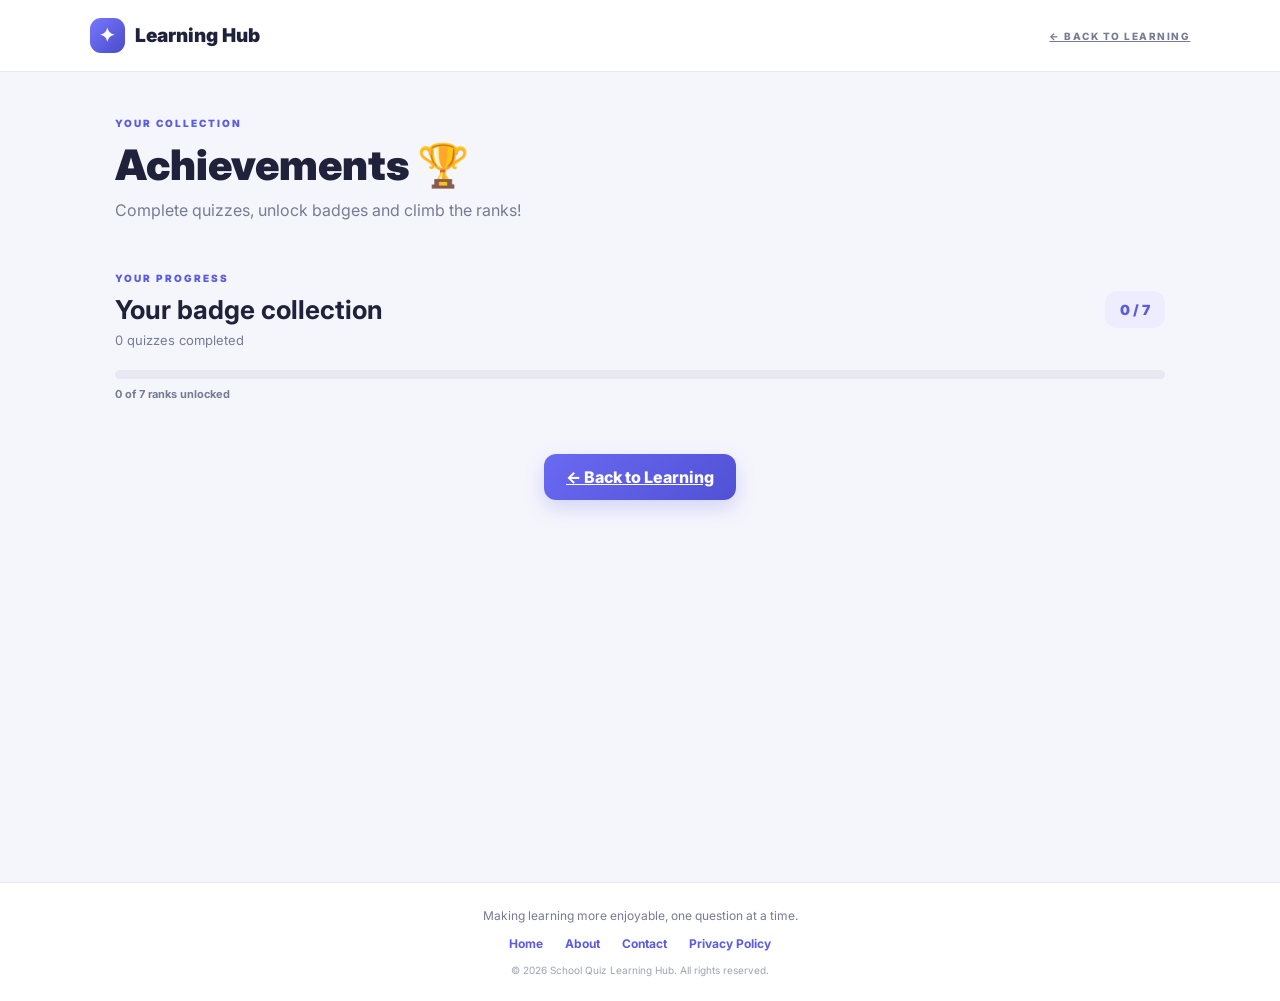
==== achievements.html @ 3f069207 "Add achievements.html for displaying user achievements This file contains the HTML structure for the" ====
<!DOCTYPE html>
<html lang="en">
<head>
    <meta charset="UTF-8">
    <meta name="viewport" content="width=device-width, initial-scale=1.0">
    <title>Achievements | School Quiz Learning Hub</title>
    <meta name="description" content="View your School Quiz Learning Hub achievements.">

    <link rel="stylesheet" href="style.css">
    <script src="achievements.js" defer></script>
</head>
<body>

    <header class="site-header">
        <a href="index.html" class="brand">
            <span class="brand-icon">✦</span>
            <span>Learning Hub</span>
        </a>
        <a href="index.html" class="header-tag">← BACK TO LEARNING</a>
    </header>

    <main class="app-container">

        <section class="page">
            <div class="page-heading">
                <p class="eyebrow">YOUR COLLECTION</p>
                <h1>Achievements 🏆</h1>
                <p>Complete quizzes, unlock badges and climb the ranks!</p>
            </div>

            <section class="achievements-section">

                <div class="achievement-heading">
                    <div>
                        <p class="eyebrow">YOUR PROGRESS</p>
                        <h2>Your badge collection</h2>
                        <p id="completedQuizzesText">0 quizzes completed</p>
                    </div>

                    <div class="achievement-count" id="achievementSummary">
                        0 / 7
                    </div>
                </div>

                <div class="achievement-progress">
                    <div class="achievement-progress-track">
                        <div id="achievementProgressBar"></div>
                    </div>
                    <p id="achievementProgressText">0 of 7 ranks unlocked</p>
                </div>

                <div id="achievementGrid" class="achievement-grid"></div>

            </section>

            <div style="text-align:center; margin-top:30px;">
                <a href="index.html" class="btn btn-primary">
                    ← Back to Learning
                </a>
            </div>
        </section>

    </main>

    <footer class="site-footer">
        <p class="footer-description">
            Making learning more enjoyable, one question at a time.
        </p>
        <div class="footer-links">
            <a href="index.html">Home</a>
            <a href="about.html">About</a>
            <a href="contact.html">Contact</a>
            <a href="privacy-policy.html">Privacy Policy</a>
        </div>
        <p>© 2026 School Quiz Learning Hub. All rights reserved.</p>
    </footer>

</body>
</html>
---- style.css ----
@import url('https://fonts.googleapis.com/css2?family=Inter:wght@400;500;600;700;800;900&display=swap');

:root {
    --primary: #5b5ce2;
    --primary-dark: #4546c5;
    --background: #f5f6fc;
    --text: #20213a;
    --muted: #777b94;
    --card: #ffffff;
    --border: #e8e9f2;
    --success: #16a36a;
    --danger: #e34f63;
}

* {
    box-sizing: border-box;
    margin: 0;
    padding: 0;
}

body {
    min-height: 100vh;
    background: var(--background);
    color: var(--text);
    font-family: 'Inter', Arial, sans-serif;
}

button, select {
    font: inherit;
}

button {
    cursor: pointer;
}

[hidden] {
    display: none !important;
}

/* HEADER */

.site-header {
    height: 72px;
    padding: 0 7%;
    display: flex;
    justify-content: space-between;
    align-items: center;
    background: white;
    border-bottom: 1px solid var(--border);
}

.brand {
    display: flex;
    align-items: center;
    gap: 10px;
    color: var(--text);
    font-size: 19px;
    font-weight: 900;
    text-decoration: none;
}

.brand-icon {
    width: 35px;
    height: 35px;
    display: grid;
    place-items: center;
    color: white;
    background: linear-gradient(135deg, #7778ff, #494ac8);
    border-radius: 11px;
}

.header-tag {
    color: var(--muted);
    font-size: 10px;
    font-weight: 800;
    letter-spacing: 1.5px;
}

/* GENERAL */

.app-container {
    width: min(1050px, 92%);
    min-height: calc(100vh - 180px);
    margin: 45px auto;
}

.page {
    animation: pageEnter .4s ease both;
}

@keyframes pageEnter {
    from { opacity: 0; transform: translateY(12px); }
    to { opacity: 1; transform: translateY(0); }
}

.page-heading {
    margin-bottom: 28px;
}

.eyebrow {
    margin-bottom: 10px;
    color: var(--primary);
    font-size: 10px;
    font-weight: 900;
    letter-spacing: 2px;
}

.page-heading h1 {
    margin-bottom: 8px;
    font-size: clamp(30px, 5vw, 42px);
    font-weight: 900;
}

.page-heading > p:last-child {
    color: var(--muted);
    line-height: 1.6;
}

/* BUTTONS */

.btn {
    min-height: 46px;
    padding: 0 22px;
    display: inline-flex;
    align-items: center;
    justify-content: center;
    gap: 10px;
    border: 0;
    border-radius: 12px;
    font-weight: 800;
    transition: transform .2s ease, box-shadow .2s ease, background .2s ease;
}

.btn:hover {
    transform: translateY(-2px);
}

.btn:active {
    transform: scale(.98);
}

.btn-primary {
    color: white;
    background: linear-gradient(135deg, #696af2, #5051d4);
    box-shadow: 0 8px 20px rgba(91, 92, 226, .22);
}

.btn-primary:hover {
    box-shadow: 0 11px 25px rgba(91, 92, 226, .32);
}

.btn-light {
    color: var(--text);
    background: #f0f1f8;
}

.btn-full {
    width: 100%;
}

.btn-large {
    min-height: 58px;
    padding: 0 34px;
    font-size: 16px;
}

/* LANDING PAGE */

.landing-page {
    position: relative;
    min-height: 570px;
    overflow: hidden;
    display: grid;
    place-items: center;
    padding: 55px 25px;
    border-radius: 28px;
    background:
        radial-gradient(circle at 15% 15%, rgba(130, 132, 255, .22), transparent 32%),
        radial-gradient(circle at 85% 80%, rgba(255, 120, 190, .17), transparent 30%),
        linear-gradient(135deg, #202344, #34366d);
    color: white;
    text-align: center;
}

.landing-content {
    position: relative;
    z-index: 1;
    max-width: 650px;
}

.hero-icon {
    width: 85px;
    height: 85px;
    margin: 0 auto 25px;
    display: grid;
    place-items: center;
    border: 1px solid rgba(255,255,255,.2);
    border-radius: 25px;
    background: rgba(255,255,255,.12);
    font-size: 42px;
    box-shadow: 0 12px 35px rgba(0,0,0,.15);
}

.landing-page .eyebrow {
    color: #bfc1ff;
}

.landing-page h1 {
    margin-bottom: 18px;
    font-size: clamp(34px, 7vw, 58px);
    line-height: 1.12;
    font-weight: 900;
}

.landing-page h1 span {
    display: block;
    color: #aeb0ff;
}

.hero-description {
    max-width: 510px;
    margin: 0 auto 30px;
    color: #d6d7eb;
    font-size: 15px;
    line-height: 1.8;
}

.hero-features {
    margin-top: 32px;
    display: flex;
    justify-content: center;
    flex-wrap: wrap;
    gap: 20px;
    color: #dfe0f5;
    font-size: 12px;
    font-weight: 700;
}

/* SELECTION CARD */

.selection-card, .quiz-card, .results-card {
    padding: 30px;
    border: 1px solid var(--border);
    border-radius: 20px;
    background: var(--card);
    box-shadow: 0 10px 35px rgba(35, 37, 80, .045);
}

.selection-title {
    display: flex;
    align-items: center;
    gap: 14px;
    margin-bottom: 25px;
}

.section-icon {
    width: 48px;
    height: 48px;
    display: grid;
    place-items: center;
    border-radius: 14px;
    background: #eeeeff;
    font-size: 23px;
}

.selection-title h2 {
    margin-bottom: 4px;
    font-size: 20px;
}

.selection-title p, .achievement-heading p:last-child {
    color: var(--muted);
    font-size: 13px;
}

.selection-grid {
    margin-bottom: 22px;
    display: grid;
    grid-template-columns: repeat(3, 1fr);
    gap: 17px;
}

.selection-grid label {
    display: flex;
    flex-direction: column;
    gap: 9px;
    color: #555971;
    font-size: 12px;
    font-weight: 800;
}

.selection-grid select {
    width: 100%;
    height: 49px;
    padding: 0 13px;
    border: 1px solid var(--border);
    border-radius: 11px;
    outline: none;
    background: #fafaff;
    color: var(--text);
    font-size: 13px;
    font-weight: 700;
}

.selection-grid select:focus {
    border-color: var(--primary);
    box-shadow: 0 0 0 3px rgba(91, 92, 226, .1);
}

/* ACHIEVEMENTS */

.achievements-section {
    margin-top: 48px;
}

.achievement-heading {
    display: flex;
    justify-content: space-between;
    align-items: center;
    gap: 15px;
    margin-bottom: 22px;
}

.achievement-heading h2 {
    margin-bottom: 7px;
    font-size: 26px;
}

.achievement-count {
    padding: 10px 15px;
    border-radius: 12px;
    background: #ededff;
    color: var(--primary);
    font-size: 14px;
    font-weight: 900;
}

.achievement-progress {
    margin-bottom: 23px;
}

.achievement-progress-track {
    height: 9px;
    overflow: hidden;
    border-radius: 20px;
    background: #e7e8f1;
}

#achievementProgressBar {
    width: 0;
    height: 100%;
    border-radius: inherit;
    background: linear-gradient(90deg, #696af2, #c16bff);
    transition: width .6s ease;
}

#achievementProgressText {
    margin-top: 8px;
    color: var(--muted);
    font-size: 11px;
    font-weight: 700;
}

.achievement-grid {
    display: grid;
    grid-template-columns: repeat(4, minmax(0, 1fr));
    gap: 16px;
}

.achievement-card {
    position: relative;
    min-height: 205px;
    padding: 20px 12px;
    overflow: hidden;
    display: flex;
    flex-direction: column;
    align-items: center;
    justify-content: center;
    gap: 9px;
    border: 1px solid var(--border);
    border-radius: 17px;
    background: white;
    text-align: center;
    transition: transform .25s ease, box-shadow .25s ease;
}

.achievement-card.unlocked:hover {
    transform: translateY(-5px);
    box-shadow: 0 12px 28px rgba(30, 32, 70, .12);
}

.achievement-card.locked {
    background: #f8f8fb;
    filter: saturate(.35);
}

.badge-medal {
    position: relative;
    width: 86px;
    height: 86px;
    display: grid;
    place-items: center;
    border-radius: 50%;
    color: white;
    font-size: 36px;
    text-shadow: 0 2px 4px rgba(0,0,0,.25);
    box-shadow:
        inset 0 3px 5px rgba(255,255,255,.5),
        inset 0 -5px 9px rgba(0,0,0,.18),
        0 7px 15px rgba(0,0,0,.14);
}

.badge-medal::before {
    content: "";
    position: absolute;
    inset: 6px;
    border: 2px solid rgba(255,255,255,.55);
    border-radius: 50%;
}

.badge-medal::after {
    content: "✦";
    position: absolute;
    top: 8px;
    right: 12px;
    color: rgba(255,255,255,.9);
    font-size: 12px;
}

.badge-bronze {
    background: linear-gradient(145deg, #f3bd7c, #a75a25 55%, #713718);
}

.badge-silver {
    background: linear-gradient(145deg, #ffffff, #aeb8c8 50%, #68758c);
}

.badge-gold {
    background: linear-gradient(145deg, #fff2a3, #e9a900 52%, #9e6500);
}

.badge-platinum {
    background: linear-gradient(145deg, #e6ffff, #74b9d4 50%, #426a9b);
}

.badge-diamond {
    background: linear-gradient(145deg, #d9ffff, #62d4ef 45%, #5268d9);
}

.badge-ruby {
    background: linear-gradient(145deg, #ffb0c4, #dc2456 48%, #781032);
}

.badge-rainbow {
    background: conic-gradient(
        #ff4b63, #ffb84b, #f5ed55, #55d88a,
        #4bb9ff, #9861ff, #ed65d5, #ff4b63
    );
    animation: rainbowGlow 3s linear infinite;
}

@keyframes rainbowGlow {
    0%, 100% { box-shadow: 0 0 13px rgba(255, 90, 170, .25), inset 0 3px 5px rgba(255,255,255,.5); }
    50% { box-shadow: 0 0 25px rgba(112, 111, 255, .55), inset 0 3px 5px rgba(255,255,255,.7); }
}

.achievement-card h3 {
    font-size: 14px;
    font-weight: 900;
}

.achievement-card p {
    color: var(--muted);
    font-size: 10px;
    line-height: 1.5;
}

.achievement-status {
    margin-top: 3px;
    padding: 5px 10px;
    border-radius: 20px;
    background: #eeeefe;
    color: var(--primary);
    font-size: 9px;
    font-weight: 900;
    text-transform: uppercase;
}

.achievement-card.locked .achievement-status {
    background: #e9e9ee;
    color: #858595;
}

.achievement-card.newly-unlocked {
    animation: badgeUnlock .8s ease both;
}

@keyframes badgeUnlock {
    0% { transform: scale(.75); opacity: .3; }
    65% { transform: scale(1.08); opacity: 1; }
    100% { transform: scale(1); }
}

/* QUIZ */

.quiz-topbar {
    margin-bottom: 18px;
    display: flex;
    justify-content: space-between;
    align-items: center;
}

.quiz-score {
    padding: 11px 16px;
    border-radius: 12px;
    background: white;
    color: #b27b00;
    font-size: 13px;
    font-weight: 900;
}

.quiz-heading {
    display: flex;
    justify-content: space-between;
    align-items: center;
    gap: 12px;
    margin-bottom: 20px;
}

.quiz-heading h2 {
    font-size: 23px;
}

.progress-label {
    color: var(--muted);
    font-size: 12px;
    font-weight: 800;
}

.progress-track {
    height: 9px;
    margin-bottom: 30px;
    overflow: hidden;
    border-radius: 20px;
    background: #e9eaf3;
}

#progressBar {
    width: 0;
    height: 100%;
    border-radius: inherit;
    background: linear-gradient(90deg, #696af2, #b36bff);
    transition: width .35s ease;
}

.question-text {
    margin-bottom: 24px;
    font-size: clamp(19px, 3vw, 25px);
    line-height: 1.5;
}

.options-grid {
    display: grid;
    grid-template-columns: repeat(2, minmax(0, 1fr));
    gap: 13px;
}

.option-btn {
    min-height: 60px;
    padding: 13px 16px;
    display: flex;
    align-items: center;
    gap: 12px;
    border: 1px solid var(--border);
    border-radius: 13px;
    background: #fafaff;
    color: var(--text);
    text-align: left;
    font-size: 13px;
    font-weight: 700;
    transition: .2s ease;
}

.option-btn:hover:not(:disabled) {
    border-color: var(--primary);
    background: #f0f0ff;
    transform: translateY(-2px);
}

.option-letter {
    width: 29px;
    height: 29px;
    flex-shrink: 0;
    display: grid;
    place-items: center;
    border-radius: 9px;
    background: #ededff;
    color: var(--primary);
    font-size: 11px;
    font-weight: 900;
}

.option-btn.correct {
    border-color: #6bd2a5;
    background: #e9fff4;
    color: #087b4b;
}

.option-btn.incorrect {
    border-color: #f0a0aa;
    background: #fff0f1;
    color: #c33b50;
}

.option-btn:disabled {
    cursor: default;
}

.feedback {
    min-height: 20px;
    margin: 18px 0;
    color: var(--muted);
    font-size: 13px;
    line-height: 1.7;
}

.feedback.correct-feedback {
    color: #078653;
}

.feedback.wrong-feedback {
    color: #c33b50;
}

/* RESULTS */

.results-card {
    max-width: 650px;
    margin: 0 auto;
    padding: 45px 30px;
    text-align: center;
}

.results-icon {
    width: 85px;
    height: 85px;
    margin: 0 auto 20px;
    display: grid;
    place-items: center;
    border-radius: 25px;
    background: #fff4d7;
    font-size: 42px;
}

.results-card h1 {
    margin-bottom: 25px;
    font-size: 35px;
}

.result-score {
    margin-bottom: 25px;
    display: flex;
    justify-content: center;
    align-items: center;
    gap: 16px;
}

#finalScore {
    font-size: 36px;
    font-weight: 900;
}

#percentage {
    padding: 9px 13px;
    border-radius: 10px;
    background: #eeeeff;
    color: var(--primary);
    font-weight: 900;
}

.results-card h2 {
    margin-bottom: 9px;
}

.results-card > p:not(.eyebrow) {
    color: var(--muted);
    line-height: 1.6;
}

.results-buttons {
    margin-top: 28px;
    display: flex;
    justify-content: center;
    flex-wrap: wrap;
    gap: 12px;
}

.new-achievement-notice {
    margin-top: 20px;
    padding: 15px;
    border: 1px solid #ead9ff;
    border-radius: 14px;
    background: linear-gradient(135deg, #fff8e8, #f5edff);
    color: #6640a0;
    font-size: 13px;
    font-weight: 800;
    animation: pageEnter .5s ease both;
}

/* FOOTER */

.site-footer {
    padding: 25px 15px;
    border-top: 1px solid var(--border);
    background: white;
    text-align: center;
}

.footer-description {
    margin-bottom: 13px;
    color: var(--muted);
    font-size: 12px;
}

.footer-links {
    margin-bottom: 13px;
    display: flex;
    justify-content: center;
    flex-wrap: wrap;
    gap: 22px;
}

.footer-links a {
    color: var(--primary);
    font-size: 12px;
    font-weight: 700;
    text-decoration: none;
}

.footer-links a:hover {
    text-decoration: underline;
}

.site-footer > p:last-child {
    color: #a0a2b3;
    font-size: 10px;
}

/* RESPONSIVE */

@media (max-width: 750px) {
    .app-container {
        margin: 25px auto;
    }

    .achievement-grid {
        grid-template-columns: repeat(2, minmax(0, 1fr));
    }

    .selection-grid {
        grid-template-columns: 1fr;
    }

    .selection-card, .quiz-card {
        padding: 22px;
    }
}

@media (max-width: 480px) {
    .site-header {
        height: 62px;
        padding: 0 4%;
    }

    .brand {
        font-size: 16px;
    }

    .header-tag {
        font-size: 8px;
        letter-spacing: .5px;
    }

    .landing-page {
        min-height: 520px;
        border-radius: 20px;
    }

    .hero-features {
        gap: 12px;
        font-size: 10px;
    }

    .options-grid {
        grid-template-columns: 1fr;
    }

    .achievement-heading {
        align-items: flex-start;
    }

    .achievement-heading h2 {
        font-size: 22px;
    }

    .achievement-card {
        min-height: 185px;
    }

    .badge-medal {
        width: 72px;
        height: 72px;
        font-size: 30px;
    }

    .results-buttons {
        flex-direction: column;
    }

    .results-buttons .btn {
        width: 100%;
    }
}
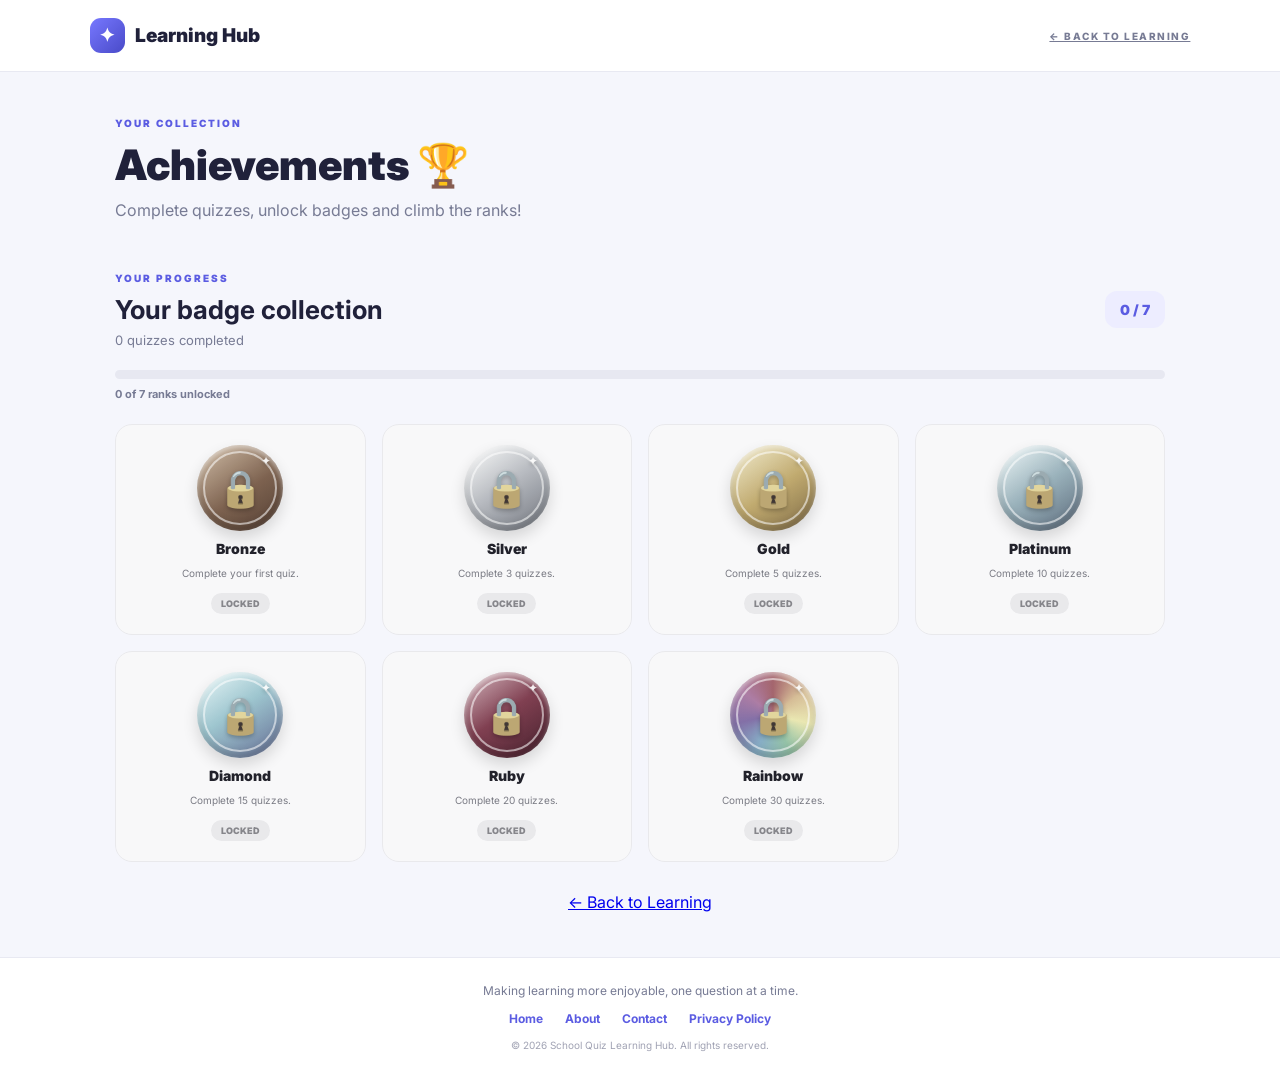
==== commit 49a1acf5: "Update back link to point to external URL" ====
--- a/achievements.html
+++ b/achievements.html
@@ -55,9 +55,9 @@
             </section>
 
             <div style="text-align:center; margin-top:30px;">
-                <a href="index.html" class="btn btn-primary">
-                    ← Back to Learning
-                </a>
+            <a href="https://jaycethecoder.github.io/Maths-Quiz-main/index.html" class="back-btn">
+    ← Back to Learning
+</a>
             </div>
         </section>
 
